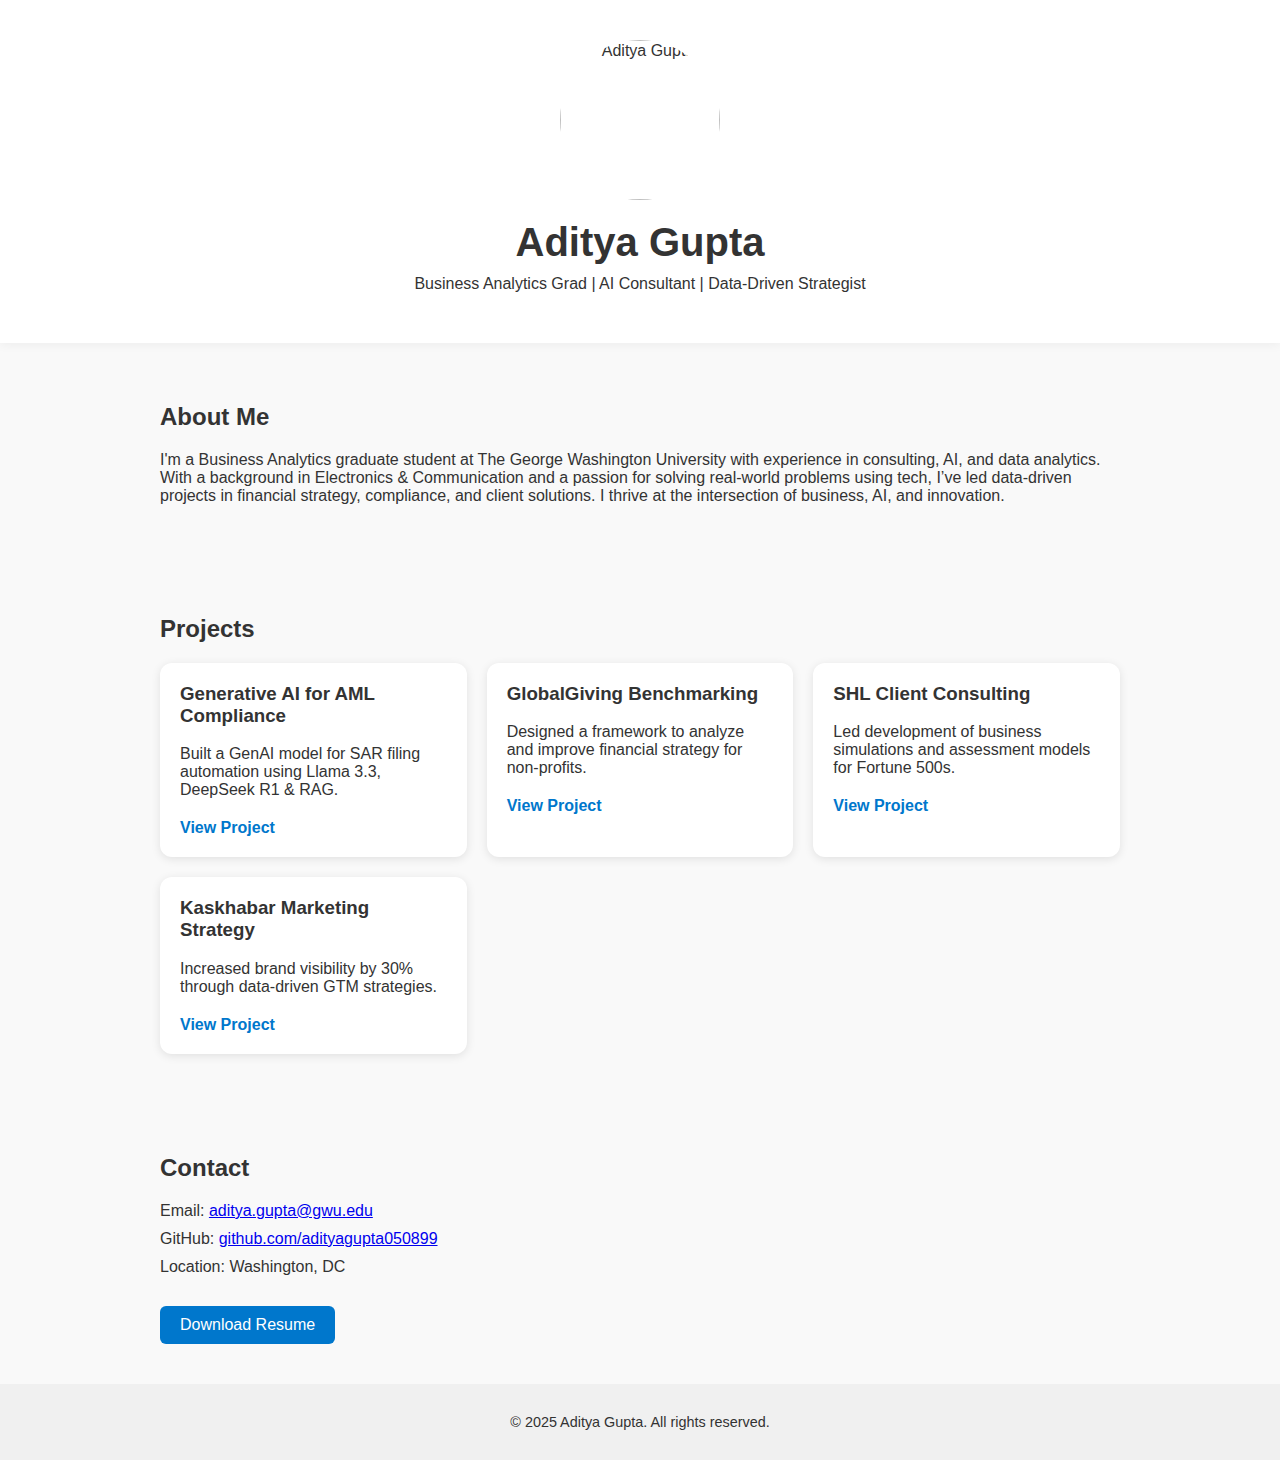
==== index.html @ 8c33dcbc "Rename Index.html to index.html" ====
<html lang="en">
<head>
  <meta charset="UTF-8" />
  <meta name="viewport" content="width=device-width, initial-scale=1.0" />
  <title>Aditya Gupta | Portfolio</title>
  <link rel="stylesheet" href="style.css" />
</head>
<body>
  <header class="header">
    <img src="Aditya Image2.jpg" alt="Aditya Gupta" class="profile-pic" />
    <h1>Aditya Gupta</h1>
    <p>Business Analytics Grad | AI Consultant | Data-Driven Strategist</p>
  </header>

  <section class="about">
    <h2>About Me</h2>
    <p>
      I'm a Business Analytics graduate student at The George Washington University with experience in consulting,
      AI, and data analytics. With a background in Electronics & Communication and a passion for solving
      real-world problems using tech, I’ve led data-driven projects in financial strategy, compliance,
      and client solutions. I thrive at the intersection of business, AI, and innovation.
    </p>
  </section>

  <section class="projects">
    <h2>Projects</h2>
    <div class="project-grid">
      <div class="project-box">
        <h3>Generative AI for AML Compliance</h3>
        <p>Built a GenAI model for SAR filing automation using Llama 3.3, DeepSeek R1 & RAG.</p>
        <a href="aml-genai.html">View Project</a>
      </div>
      <div class="project-box">
        <h3>GlobalGiving Benchmarking</h3>
        <p>Designed a framework to analyze and improve financial strategy for non-profits.</p>
        <a href="globalgiving.html">View Project</a>
      </div>
      <div class="project-box">
        <h3>SHL Client Consulting</h3>
        <p>Led development of business simulations and assessment models for Fortune 500s.</p>
        <a href="shl.html">View Project</a>
      </div>
      <div class="project-box">
        <h3>Kaskhabar Marketing Strategy</h3>
        <p>Increased brand visibility by 30% through data-driven GTM strategies.</p>
        <a href="kaskhabar.html">View Project</a>
      </div>
    </div>
  </section>

  <section class="contact">
    <h2>Contact</h2>
    <p>Email: <a href="mailto:aditya.gupta@gwu.edu">aditya.gupta@gwu.edu</a></p>
    <p>GitHub: <a href="https://github.com/adityagupta050899">github.com/adityagupta050899</a></p>
    <p>Location: Washington, DC</p>
    <a class="resume-button" href="Aditya_Resume.pdf" download>Download Resume</a>
  </section>

  <footer>
    <p>&copy; 2025 Aditya Gupta. All rights reserved.</p>
  </footer>
</body>
</html>
---- style.css ----
body {
    font-family: 'Segoe UI', sans-serif;
    margin: 0;
    padding: 0;
    background-color: #f9f9f9;
    color: #333;
  }
  
  .header {
    text-align: center;
    padding: 40px 20px;
    background: #ffffff;
    box-shadow: 0 2px 10px rgba(0,0,0,0.05);
  }
  
  .profile-pic {
    width: 160px;
    border-radius: 50%;
    margin-bottom: 20px;
  }
  
  h1 {
    margin: 0;
    font-size: 2.5em;
  }
  
  p {
    margin: 10px 0;
  }
  
  section {
    padding: 40px 20px;
    max-width: 960px;
    margin: auto;
  }
  
  .projects .project-grid {
    display: grid;
    grid-template-columns: repeat(auto-fill, minmax(250px, 1fr));
    gap: 20px;
  }
  
  .project-box {
    background: white;
    border-radius: 12px;
    padding: 20px;
    box-shadow: 0 2px 10px rgba(0,0,0,0.1);
    transition: transform 0.2s ease;
  }
  
  .project-box:hover {
    transform: scale(1.02);
  }
  
  .project-box h3 {
    margin-top: 0;
  }
  
  .project-box a {
    display: inline-block;
    margin-top: 10px;
    color: #0077cc;
    text-decoration: none;
    font-weight: bold;
  }
  
  .resume-button {
    display: inline-block;
    margin-top: 20px;
    padding: 10px 20px;
    background: #0077cc;
    color: white;
    text-decoration: none;
    border-radius: 6px;
  }
  
  footer {
    text-align: center;
    padding: 20px;
    font-size: 0.9em;
    background: #f0f0f0;
  }
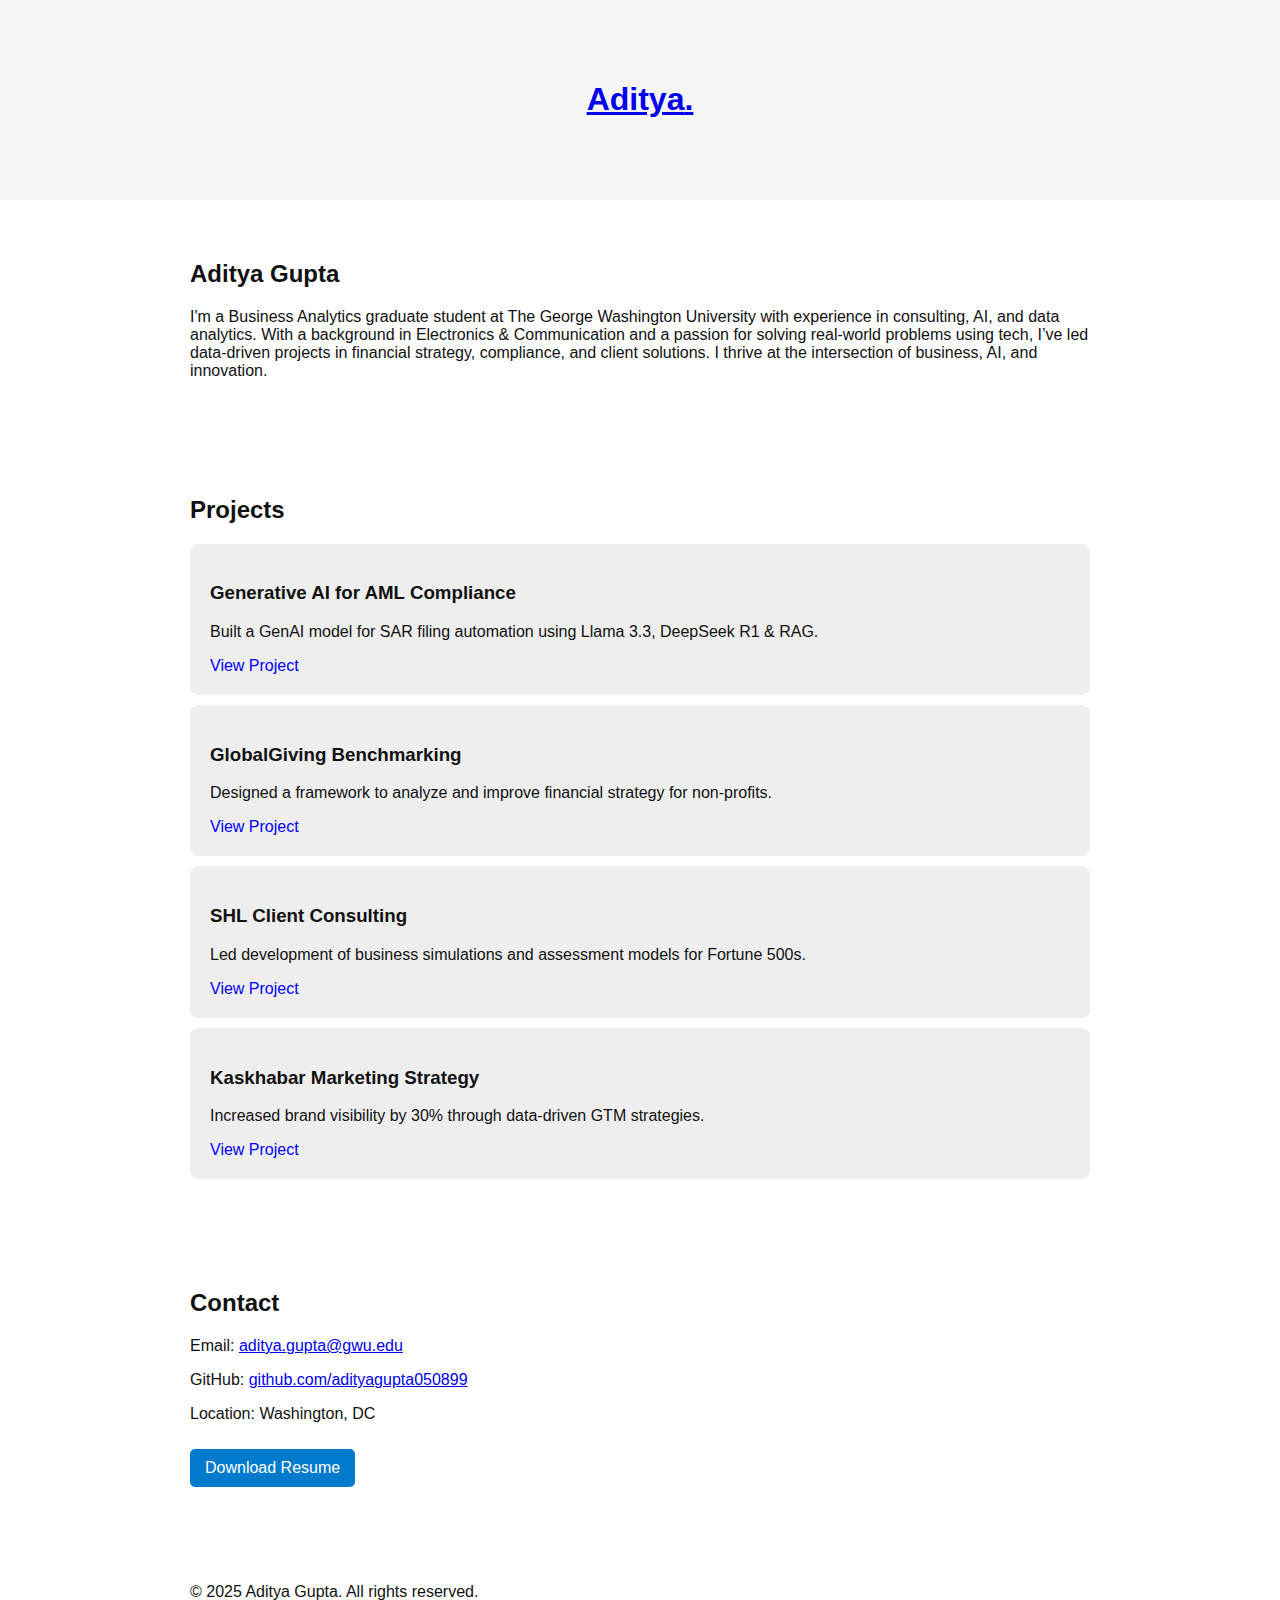
==== commit 70c77468: "updates" ====
--- a/index.html
+++ b/index.html
@@ -1,3 +1,4 @@
+<!DOCTYPE html>
 <html lang="en">
 <head>
   <meta charset="UTF-8" />
@@ -5,59 +6,71 @@
   <title>Aditya Gupta | Portfolio</title>
   <link rel="stylesheet" href="style.css" />
 </head>
-<body>
-  <header class="header">
-    <img src="Aditya Image2.jpg" alt="Aditya Gupta" class="profile-pic" />
-    <h1>Aditya Gupta</h1>
-    <p>Business Analytics Grad | AI Consultant | Data-Driven Strategist</p>
+<body class="dark_theme">
+  <header class="header" data-header>
+    <div class="container">
+      <h1 class="h1 logo">
+        <a href="#">Aditya<span>.</span></a>
+      </h1>
+    </div>
   </header>
 
-  <section class="about">
-    <h2>About Me</h2>
-    <p>
-      I'm a Business Analytics graduate student at The George Washington University with experience in consulting,
-      AI, and data analytics. With a background in Electronics & Communication and a passion for solving
-      real-world problems using tech, I’ve led data-driven projects in financial strategy, compliance,
-      and client solutions. I thrive at the intersection of business, AI, and innovation.
-    </p>
-  </section>
+  <main>
+    <section class="about">
+      <div class="container">
+        <h2 class="h2">Aditya Gupta</h2>
+        <p>
+          I'm a Business Analytics graduate student at The George Washington University with experience in consulting,
+          AI, and data analytics. With a background in Electronics & Communication and a passion for solving
+          real-world problems using tech, I’ve led data-driven projects in financial strategy, compliance, and client
+          solutions. I thrive at the intersection of business, AI, and innovation.
+        </p>
+      </div>
+    </section>
 
-  <section class="projects">
-    <h2>Projects</h2>
-    <div class="project-grid">
-      <div class="project-box">
-        <h3>Generative AI for AML Compliance</h3>
-        <p>Built a GenAI model for SAR filing automation using Llama 3.3, DeepSeek R1 & RAG.</p>
-        <a href="aml-genai.html">View Project</a>
+    <section class="projects">
+      <div class="container">
+        <h2 class="h2">Projects</h2>
+        <div class="project-grid">
+          <div class="project-box">
+            <h3>Generative AI for AML Compliance</h3>
+            <p>Built a GenAI model for SAR filing automation using Llama 3.3, DeepSeek R1 & RAG.</p>
+            <a href="#">View Project</a>
+          </div>
+          <div class="project-box">
+            <h3>GlobalGiving Benchmarking</h3>
+            <p>Designed a framework to analyze and improve financial strategy for non-profits.</p>
+            <a href="#">View Project</a>
+          </div>
+          <div class="project-box">
+            <h3>SHL Client Consulting</h3>
+            <p>Led development of business simulations and assessment models for Fortune 500s.</p>
+            <a href="#">View Project</a>
+          </div>
+          <div class="project-box">
+            <h3>Kaskhabar Marketing Strategy</h3>
+            <p>Increased brand visibility by 30% through data-driven GTM strategies.</p>
+            <a href="#">View Project</a>
+          </div>
+        </div>
       </div>
-      <div class="project-box">
-        <h3>GlobalGiving Benchmarking</h3>
-        <p>Designed a framework to analyze and improve financial strategy for non-profits.</p>
-        <a href="globalgiving.html">View Project</a>
+    </section>
+
+    <section class="contact">
+      <div class="container">
+        <h2 class="h2">Contact</h2>
+        <p>Email: <a href="mailto:aditya.gupta@gwu.edu">aditya.gupta@gwu.edu</a></p>
+        <p>GitHub: <a href="https://github.com/adityagupta050899">github.com/adityagupta050899</a></p>
+        <p>Location: Washington, DC</p>
+        <a class="resume-button" href="Aditya_Resume.pdf" download>Download Resume</a>
       </div>
-      <div class="project-box">
-        <h3>SHL Client Consulting</h3>
-        <p>Led development of business simulations and assessment models for Fortune 500s.</p>
-        <a href="shl.html">View Project</a>
-      </div>
-      <div class="project-box">
-        <h3>Kaskhabar Marketing Strategy</h3>
-        <p>Increased brand visibility by 30% through data-driven GTM strategies.</p>
-        <a href="kaskhabar.html">View Project</a>
-      </div>
-    </div>
-  </section>
-
-  <section class="contact">
-    <h2>Contact</h2>
-    <p>Email: <a href="mailto:aditya.gupta@gwu.edu">aditya.gupta@gwu.edu</a></p>
-    <p>GitHub: <a href="https://github.com/adityagupta050899">github.com/adityagupta050899</a></p>
-    <p>Location: Washington, DC</p>
-    <a class="resume-button" href="Aditya_Resume.pdf" download>Download Resume</a>
-  </section>
+    </section>
+  </main>
 
   <footer>
-    <p>&copy; 2025 Aditya Gupta. All rights reserved.</p>
+    <div class="container">
+      <p>&copy; 2025 Aditya Gupta. All rights reserved.</p>
+    </div>
   </footer>
 </body>
 </html>
--- a/style.css
+++ b/style.css
@@ -1,83 +1,7 @@
-body {
-    font-family: 'Segoe UI', sans-serif;
-    margin: 0;
-    padding: 0;
-    background-color: #f9f9f9;
-    color: #333;
-  }
-  
-  .header {
-    text-align: center;
-    padding: 40px 20px;
-    background: #ffffff;
-    box-shadow: 0 2px 10px rgba(0,0,0,0.05);
-  }
-  
-  .profile-pic {
-    width: 160px;
-    border-radius: 50%;
-    margin-bottom: 20px;
-  }
-  
-  h1 {
-    margin: 0;
-    font-size: 2.5em;
-  }
-  
-  p {
-    margin: 10px 0;
-  }
-  
-  section {
-    padding: 40px 20px;
-    max-width: 960px;
-    margin: auto;
-  }
-  
-  .projects .project-grid {
-    display: grid;
-    grid-template-columns: repeat(auto-fill, minmax(250px, 1fr));
-    gap: 20px;
-  }
-  
-  .project-box {
-    background: white;
-    border-radius: 12px;
-    padding: 20px;
-    box-shadow: 0 2px 10px rgba(0,0,0,0.1);
-    transition: transform 0.2s ease;
-  }
-  
-  .project-box:hover {
-    transform: scale(1.02);
-  }
-  
-  .project-box h3 {
-    margin-top: 0;
-  }
-  
-  .project-box a {
-    display: inline-block;
-    margin-top: 10px;
-    color: #0077cc;
-    text-decoration: none;
-    font-weight: bold;
-  }
-  
-  .resume-button {
-    display: inline-block;
-    margin-top: 20px;
-    padding: 10px 20px;
-    background: #0077cc;
-    color: white;
-    text-decoration: none;
-    border-radius: 6px;
-  }
-  
-  footer {
-    text-align: center;
-    padding: 20px;
-    font-size: 0.9em;
-    background: #f0f0f0;
-  }
-  +
+body { font-family: Arial, sans-serif; margin: 0; background: #fff; color: #111; }
+.container { max-width: 900px; margin: 0 auto; padding: 40px 20px; }
+.header { background: #f5f5f5; padding: 20px; text-align: center; }
+.project-box { background: #eee; padding: 20px; margin: 10px 0; border-radius: 8px; }
+.project-box a { color: blue; text-decoration: none; }
+.resume-button { display: inline-block; margin-top: 10px; padding: 10px 15px; background: #007acc; color: #fff; border-radius: 5px; text-decoration: none; }
